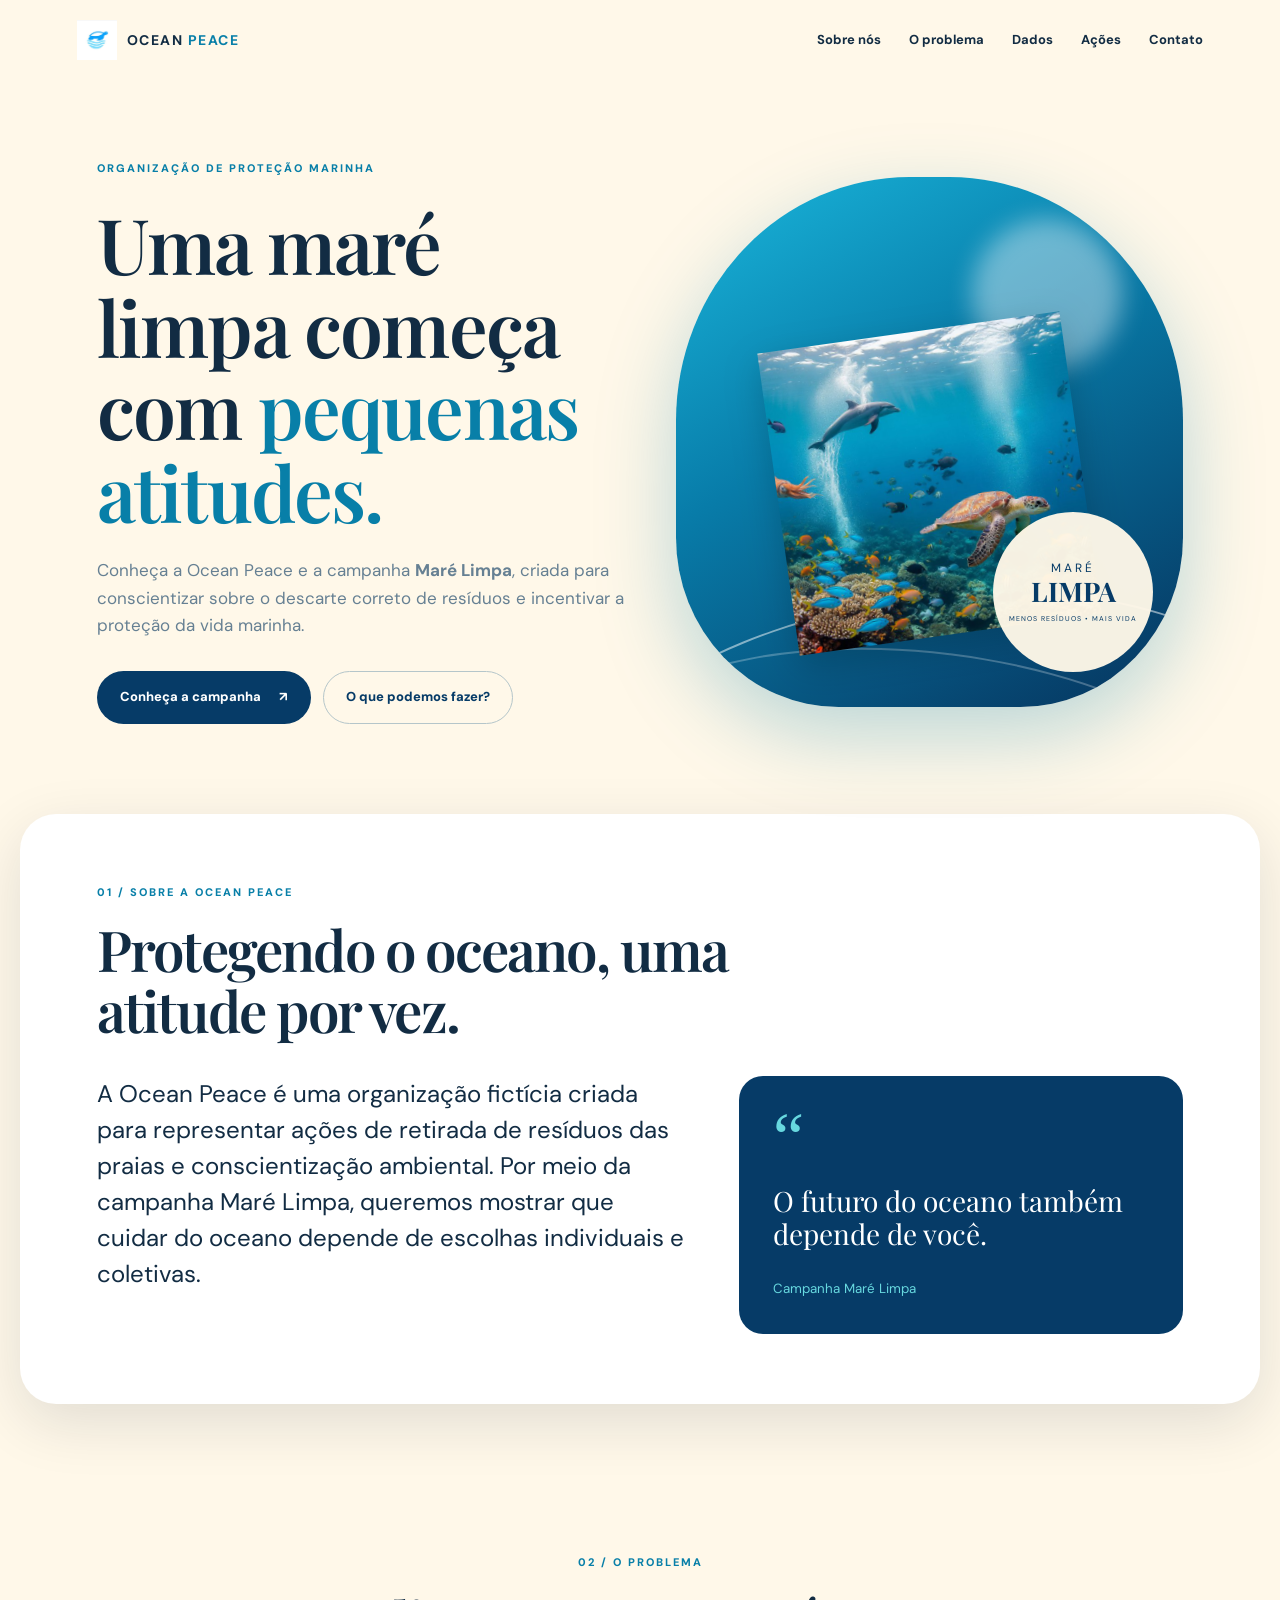
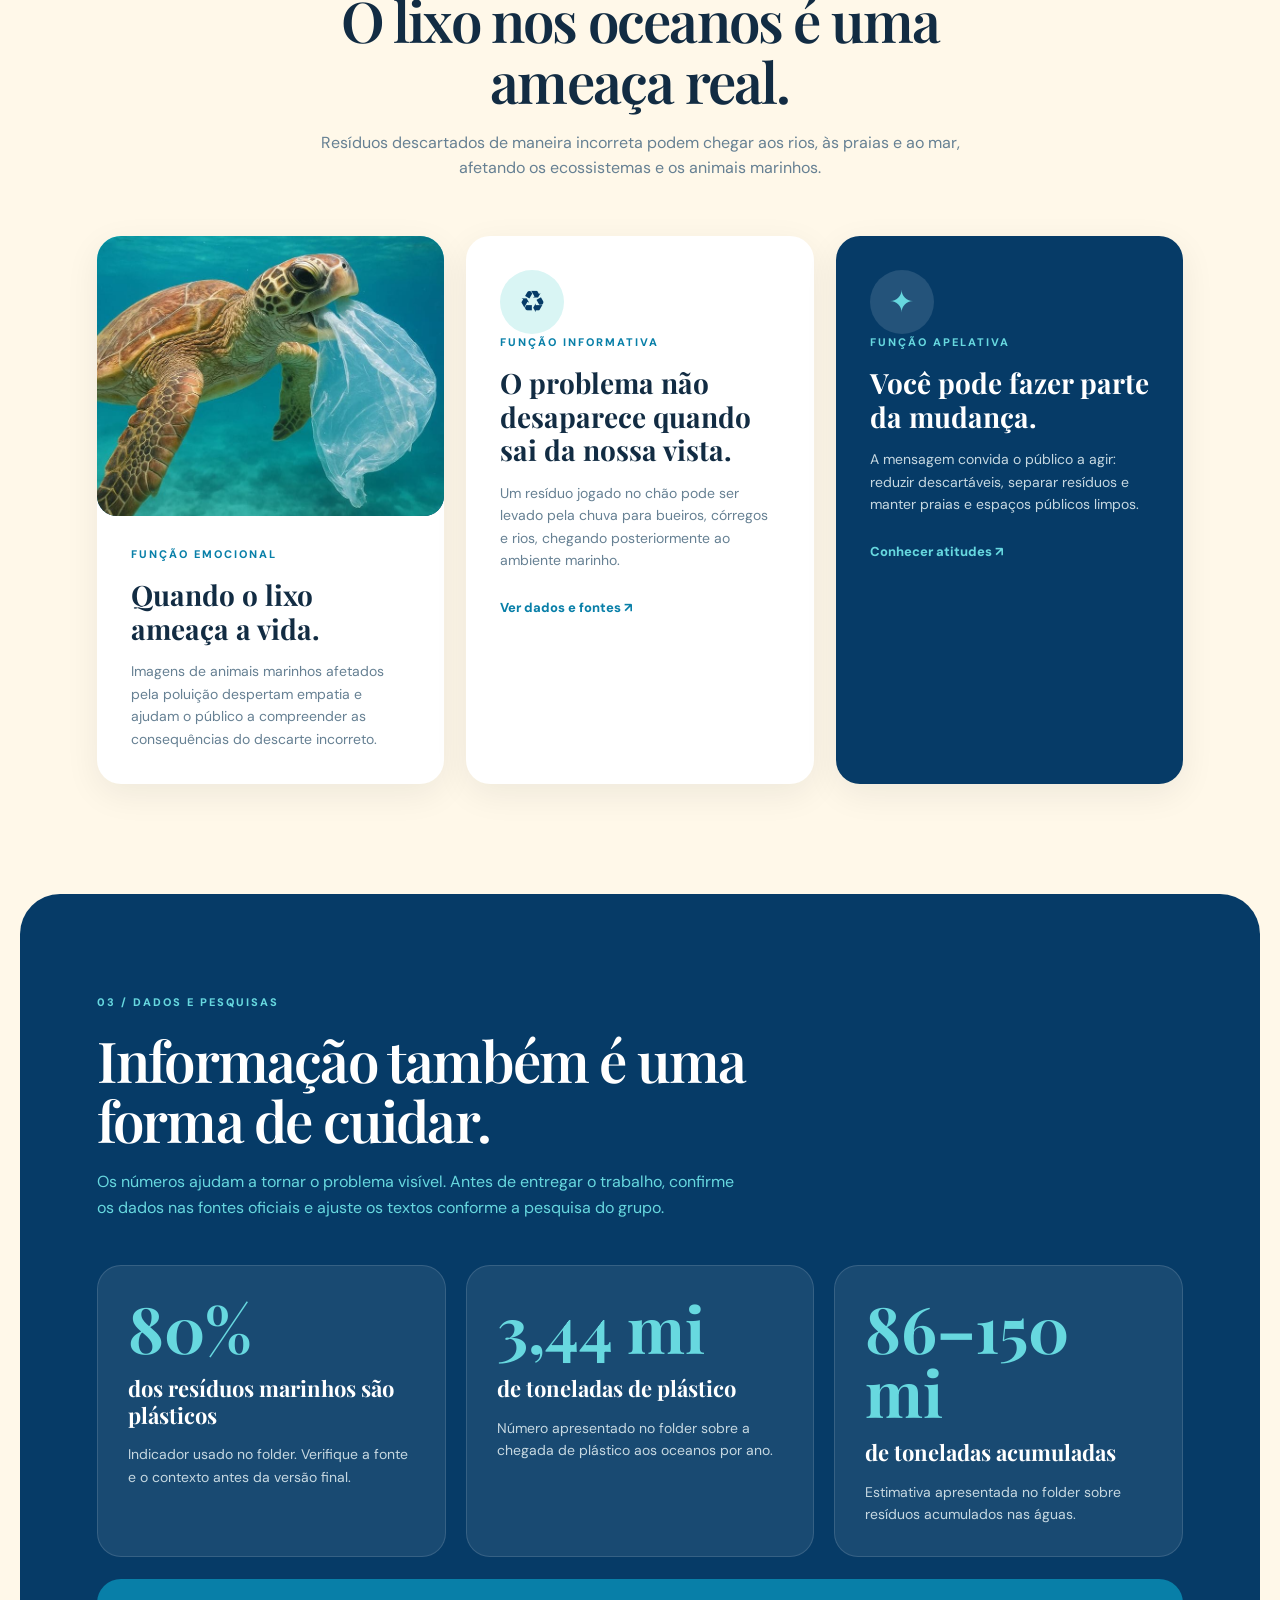
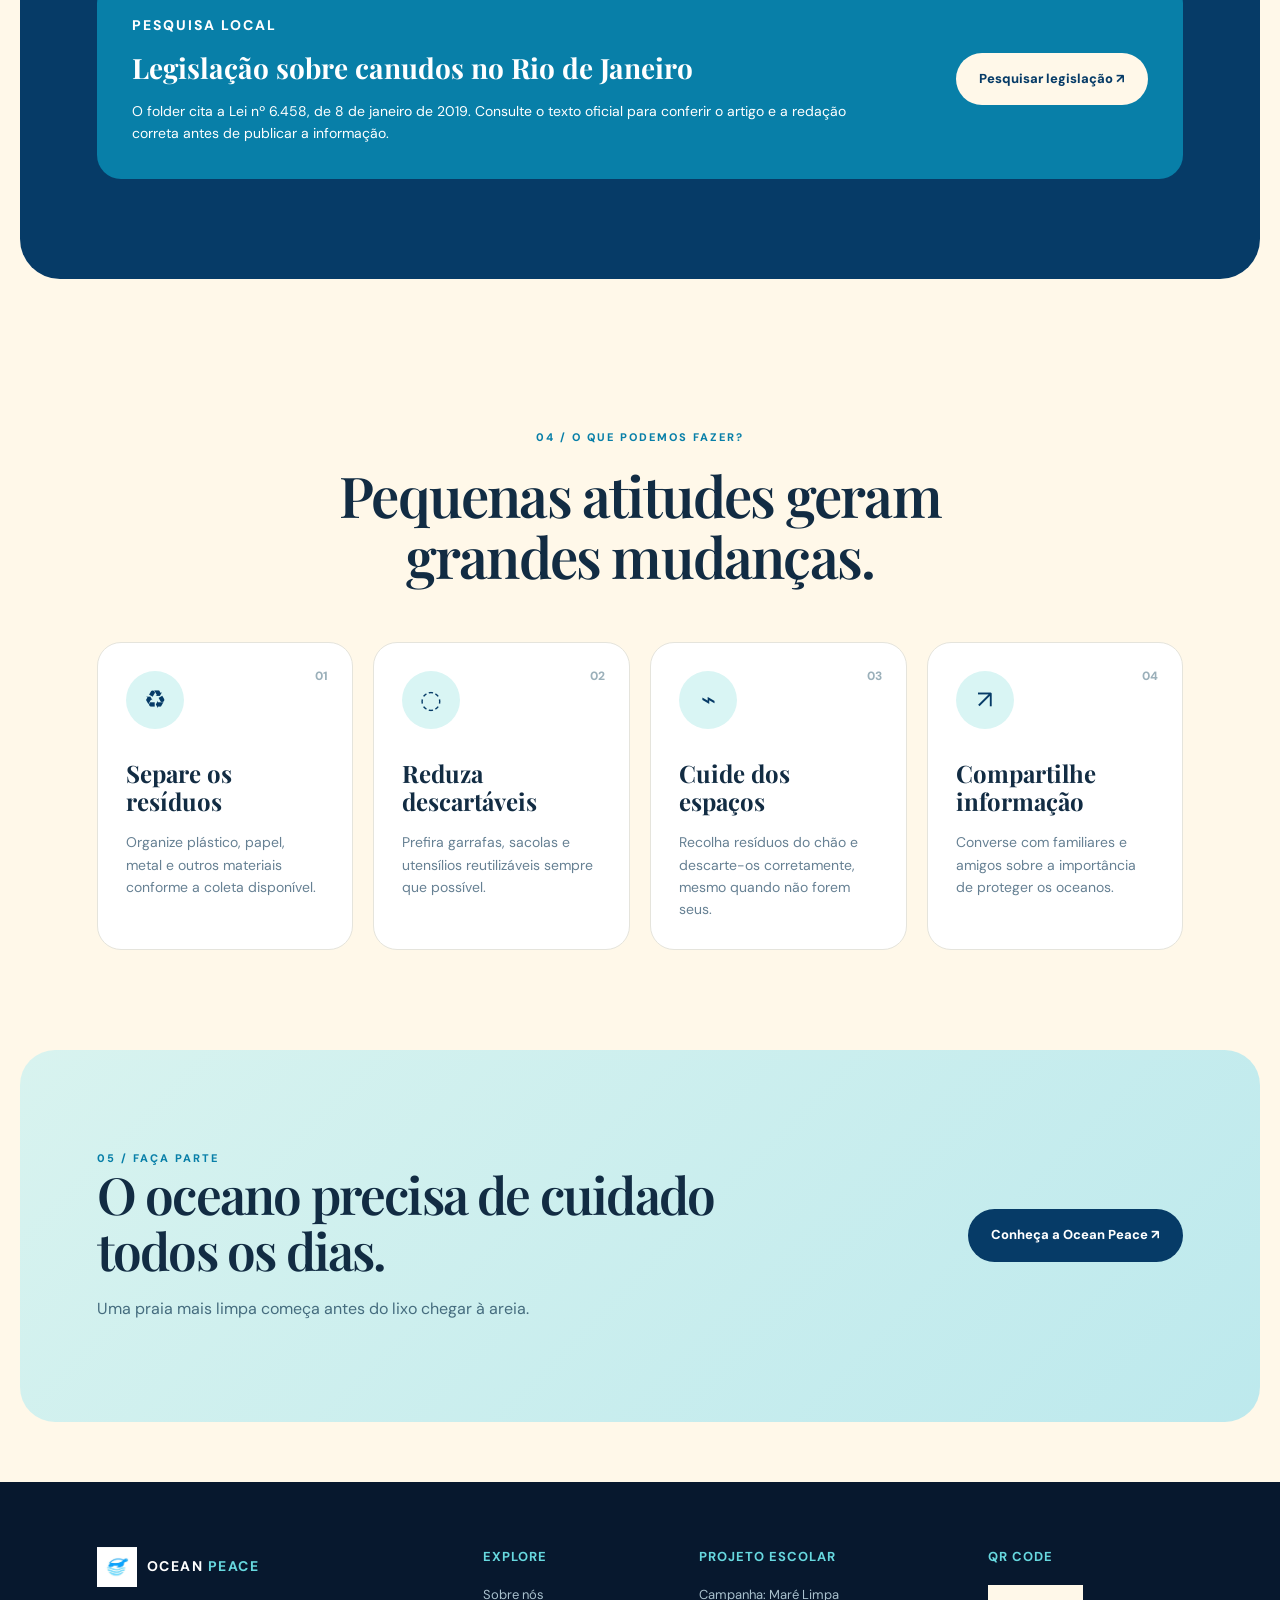
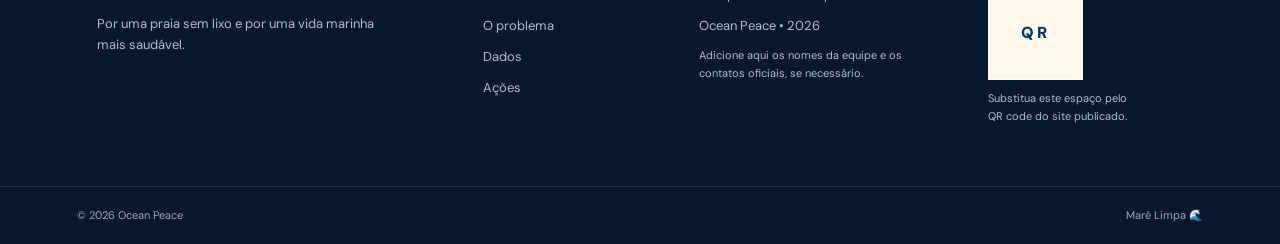
==== index.html @ 3acecda6 "Add files via upload" ====
<!DOCTYPE html>
<html lang="pt-BR">
<head>
  <meta charset="UTF-8">
  <meta name="viewport" content="width=device-width, initial-scale=1.0">
  <meta name="description" content="Ocean Peace — Campanha Maré Limpa para a proteção dos oceanos e da vida marinha.">
  <title>Ocean Peace | Maré Limpa</title>
  <link rel="preconnect" href="https://fonts.googleapis.com">
  <link rel="preconnect" href="https://fonts.gstatic.com" crossorigin>
  <link href="https://fonts.googleapis.com/css2?family=DM+Sans:wght@400;500;600;700&family=Playfair+Display:wght@500;600;700&display=swap" rel="stylesheet">
  <link rel="stylesheet" href="style.css">
</head>
<body>
  <header class="site-header" id="inicio">
    <a class="brand" href="#inicio" aria-label="Ocean Peace - início">
      <img src="assets/logo.png.jpeg" alt="Logo Ocean Peace">
      <span>OCEAN <b>PEACE</b></span>
    </a>

    <button class="menu-toggle" aria-label="Abrir menu" aria-expanded="false">☰</button>

    <nav class="nav" aria-label="Navegação principal">
      <a href="#sobre">Sobre nós</a>
      <a href="#problema">O problema</a>
      <a href="#dados">Dados</a>
      <a href="#acoes">Ações</a>
      <a href="#contato">Contato</a>
    </nav>
  </header>

  <main>
    <section class="hero section-shell">
      <div class="hero-content">
        <p class="eyebrow">ORGANIZAÇÃO DE PROTEÇÃO MARINHA</p>
        <h1>Uma maré limpa começa com <em>pequenas atitudes.</em></h1>
        <p class="hero-text">
          Conheça a Ocean Peace e a campanha <strong>Maré Limpa</strong>, criada para conscientizar
          sobre o descarte correto de resíduos e incentivar a proteção da vida marinha.
        </p>
        <div class="hero-actions">
          <a class="button button-primary" href="#sobre">Conheça a campanha <span>↗</span></a>
          <a class="button button-ghost" href="#acoes">O que podemos fazer?</a>
        </div>
      </div>

      <div class="hero-art" aria-label="Ilustração decorativa do oceano">
        <div class="sun-glow"></div>
        <div class="bubble bubble-one"></div>
        <div class="bubble bubble-two"></div>
        <div class="bubble bubble-three"></div>
        <div class="wave wave-back"></div>
        <div class="wave wave-front"></div>
        <div class="turtle-symbol">
          <img src="assets/animais.png.jpeg" alt="">
        </div>
        <div class="hero-stamp">
          <span>MARÉ</span>
          <strong>LIMPA</strong>
          <small>MENOS RESÍDUOS • MAIS VIDA</small>
        </div>
      </div>
    </section>

    <section class="intro section-shell" id="sobre">
      <div class="section-heading">
        <p class="eyebrow">01 / SOBRE A OCEAN PEACE</p>
        <h2>Protegendo o oceano, uma atitude por vez.</h2>
      </div>
      <div class="intro-grid">
        <p class="large-copy">
          A Ocean Peace é uma organização fictícia criada para representar ações de retirada
          de resíduos das praias e conscientização ambiental. Por meio da campanha Maré Limpa,
          queremos mostrar que cuidar do oceano depende de escolhas individuais e coletivas.
        </p>
        <div class="quote-card">
          <span class="quote-mark">“</span>
          <p>O futuro do oceano também depende de você.</p>
          <small>Campanha Maré Limpa</small>
        </div>
      </div>
    </section>

    <section class="problem section-shell" id="problema">
      <div class="section-heading centered">
        <p class="eyebrow">02 / O PROBLEMA</p>
        <h2>O lixo nos oceanos é uma ameaça real.</h2>
        <p>
          Resíduos descartados de maneira incorreta podem chegar aos rios, às praias e ao mar,
          afetando os ecossistemas e os animais marinhos.
        </p>
      </div>

      <div class="feature-grid">
        <article class="feature-card feature-image">
          <div class="image-placeholder turtle-image" role="img" aria-label="Representação de uma tartaruga no oceano">
            <span>
              <img src="assets/tartaruga.png.jpeg" alt="">
            </span>
          </div>
          <div class="feature-body">
            <p class="card-tag">FUNÇÃO EMOCIONAL</p>
            <h3>Quando o lixo ameaça a vida.</h3>
            <p>
              Imagens de animais marinhos afetados pela poluição despertam empatia e ajudam
              o público a compreender as consequências do descarte incorreto.
            </p>
          </div>
        </article>

        <article class="feature-card">
          <div class="icon-circle">♻</div>
          <p class="card-tag">FUNÇÃO INFORMATIVA</p>
          <h3>O problema não desaparece quando sai da nossa vista.</h3>
          <p>
            Um resíduo jogado no chão pode ser levado pela chuva para bueiros, córregos e rios,
            chegando posteriormente ao ambiente marinho.
          </p>
          <a href="#dados" class="text-link">Ver dados e fontes ↗</a>
        </article>

        <article class="feature-card dark-card">
          <div class="icon-circle light">✦</div>
          <p class="card-tag">FUNÇÃO APELATIVA</p>
          <h3>Você pode fazer parte da mudança.</h3>
          <p>
            A mensagem convida o público a agir: reduzir descartáveis, separar resíduos e
            manter praias e espaços públicos limpos.
          </p>
          <a href="#acoes" class="text-link light-link">Conhecer atitudes ↗</a>
        </article>
      </div>
    </section>

    <section class="stats section-shell" id="dados">
      <div class="section-heading">
        <p class="eyebrow">03 / DADOS E PESQUISAS</p>
        <h2>Informação também é uma forma de cuidar.</h2>
        <p>
          Os números ajudam a tornar o problema visível. Antes de entregar o trabalho,
          confirme os dados nas fontes oficiais e ajuste os textos conforme a pesquisa do grupo.
        </p>
      </div>

      <div class="stats-grid">
        <article class="stat-card">
          <strong>80%</strong>
          <h3>dos resíduos marinhos são plásticos</h3>
          <p>Indicador usado no folder. Verifique a fonte e o contexto antes da versão final.</p>
        </article>
        <article class="stat-card">
          <strong>3,44 mi</strong>
          <h3>de toneladas de plástico</h3>
          <p>Número apresentado no folder sobre a chegada de plástico aos oceanos por ano.</p>
        </article>
        <article class="stat-card">
          <strong>86–150 mi</strong>
          <h3>de toneladas acumuladas</h3>
          <p>Estimativa apresentada no folder sobre resíduos acumulados nas águas.</p>
        </article>
      </div>

      <div class="research-note">
        <div>
          <p class="card-tag">PESQUISA LOCAL</p>
          <h3>Legislação sobre canudos no Rio de Janeiro</h3>
          <p>
            O folder cita a Lei nº 6.458, de 8 de janeiro de 2019. Consulte o texto oficial
            para conferir o artigo e a redação correta antes de publicar a informação.
          </p>
        </div>
        <a class="button button-light" href="https://leismunicipais.com.br/" target="_blank" rel="noopener noreferrer">
          Pesquisar legislação ↗
        </a>
      </div>
    </section>

    <section class="actions section-shell" id="acoes">
      <div class="section-heading centered">
        <p class="eyebrow">04 / O QUE PODEMOS FAZER?</p>
        <h2>Pequenas atitudes geram grandes mudanças.</h2>
      </div>

      <div class="action-grid">
        <article class="action-card">
          <span class="action-number">01</span>
          <div class="action-icon">♻</div>
          <h3>Separe os resíduos</h3>
          <p>Organize plástico, papel, metal e outros materiais conforme a coleta disponível.</p>
        </article>
        <article class="action-card">
          <span class="action-number">02</span>
          <div class="action-icon">◌</div>
          <h3>Reduza descartáveis</h3>
          <p>Prefira garrafas, sacolas e utensílios reutilizáveis sempre que possível.</p>
        </article>
        <article class="action-card">
          <span class="action-number">03</span>
          <div class="action-icon">⌁</div>
          <h3>Cuide dos espaços</h3>
          <p>Recolha resíduos do chão e descarte-os corretamente, mesmo quando não forem seus.</p>
        </article>
        <article class="action-card">
          <span class="action-number">04</span>
          <div class="action-icon">↗</div>
          <h3>Compartilhe informação</h3>
          <p>Converse com familiares e amigos sobre a importância de proteger os oceanos.</p>
        </article>
      </div>
    </section>

    <section class="cta section-shell">
      <div>
        <p class="eyebrow">05 / FAÇA PARTE</p>
        <h2>O oceano precisa de cuidado todos os dias.</h2>
        <p>Uma praia mais limpa começa antes do lixo chegar à areia.</p>
      </div>
      <a class="button button-primary" href="#contato">Conheça a Ocean Peace ↗</a>
    </section>
  </main>

  <footer class="footer" id="contato">
    <div class="footer-inner section-shell">
      <div class="footer-brand">
        <a class="brand" href="#inicio">
          <img src="assets/logo.png.jpeg" alt="Logo Ocean Peace">
          <span>OCEAN <b>PEACE</b></span>
        </a>
        <p>Por uma praia sem lixo e por uma vida marinha mais saudável.</p>
      </div>

      <div class="footer-column">
        <h3>Explore</h3>
        <a href="#sobre">Sobre nós</a>
        <a href="#problema">O problema</a>
        <a href="#dados">Dados</a>
        <a href="#acoes">Ações</a>
      </div>

      <div class="footer-column">
        <h3>Projeto escolar</h3>
        <p>Campanha: Maré Limpa</p>
        <p>Ocean Peace • 2026</p>
        <p class="muted">Adicione aqui os nomes da equipe e os contatos oficiais, se necessário.</p>
      </div>

      <div class="footer-column qr-area">
        <h3>QR Code</h3>
        <div class="qr-placeholder">QR</div>
        <p>Substitua este espaço pelo QR code do site publicado.</p>
      </div>
    </div>
    <div class="footer-bottom">
      <span>© 2026 Ocean Peace</span>
      <span>Maré Limpa 🌊</span>
    </div>
  </footer>

  <script src="script.js"></script>
</body>
</html>
---- style.css ----
* {
  box-sizing: border-box;
  margin: 0;
  padding: 0;
}

:root {
  --navy: #07182e;
  --deep-blue: #063b67;
  --ocean: #087fa8;
  --cyan: #67d8df;
  --cream: #fff8e9;
  --sand: #e9dfca;
  --ink: #122c43;
  --muted: #668093;
  --white: #ffffff;
  --radius: 24px;
  --shadow: 0 18px 60px rgba(7, 24, 46, 0.12);
}

html {
  scroll-behavior: smooth;
}

body {
  background: var(--cream);
  color: var(--ink);
  font-family: "DM Sans", sans-serif;
  line-height: 1.6;
}

a {
  color: inherit;
  text-decoration: none;
}

.site-header {
  align-items: center;
  background: rgba(255, 248, 233, 0.92);
  backdrop-filter: blur(18px);
  display: flex;
  justify-content: space-between;
  padding: 20px 6vw;
  position: sticky;
  top: 0;
  z-index: 10;
}

.brand {
  align-items: center;
  display: inline-flex;
  gap: 10px;
  font-size: 14px;
  font-weight: 700;
  letter-spacing: 1.5px;
}

.brand img {
  height: 40px;
  width: 40px;
}

.brand b {
  color: var(--ocean);
}

.nav {
  display: flex;
  gap: 28px;
  font-size: 13px;
  font-weight: 700;
}

.nav a {
  transition: color 0.2s ease;
}

.nav a:hover {
  color: var(--ocean);
}

.menu-toggle {
  background: none;
  border: 0;
  cursor: pointer;
  display: none;
  font-size: 24px;
}

.section-shell {
  margin: 0 auto;
  max-width: 1240px;
  padding-left: 6vw;
  padding-right: 6vw;
}

.hero {
  align-items: center;
  display: grid;
  gap: 40px;
  grid-template-columns: 1.03fr 0.97fr;
  min-height: 720px;
  padding-bottom: 90px;
  padding-top: 80px;
}

.hero-content {
  position: relative;
  z-index: 1;
}

.eyebrow,
.card-tag {
  color: var(--ocean);
  font-size: 11px;
  font-weight: 800;
  letter-spacing: 2px;
  text-transform: uppercase;
}

.hero h1,
h2 {
  font-family: "Playfair Display", serif;
  font-weight: 600;
  letter-spacing: -1.8px;
  line-height: 1.08;
}

.hero h1 {
  font-size: clamp(48px, 6vw, 82px);
  margin: 24px 0;
  max-width: 680px;
}

.hero h1 em {
  color: var(--ocean);
  font-style: normal;
}

.hero-text {
  color: var(--muted);
  font-size: 17px;
  max-width: 570px;
}

.hero-actions {
  display: flex;
  flex-wrap: wrap;
  gap: 12px;
  margin-top: 32px;
}

.button {
  align-items: center;
  border: 1px solid transparent;
  border-radius: 999px;
  display: inline-flex;
  font-size: 13px;
  font-weight: 800;
  gap: 18px;
  justify-content: center;
  padding: 15px 22px;
  transition: transform 0.2s ease, box-shadow 0.2s ease;
}

.button:hover {
  box-shadow: var(--shadow);
  transform: translateY(-3px);
}

.button-primary {
  background: var(--deep-blue);
  color: var(--white);
}

.button-ghost {
  border-color: #b5c6ca;
  color: var(--deep-blue);
}

.button-light {
  background: var(--cream);
  color: var(--deep-blue);
}

.hero-art {
  background: linear-gradient(150deg, #1ab7dc 0%, #087ca9 42%, #06335d 100%);
  border-radius: 46% 46% 32% 32%;
  box-shadow: 0 28px 80px rgba(8, 127, 168, 0.28);
  min-height: 530px;
  overflow: hidden;
  position: relative;
}

.sun-glow {
  background: rgba(255, 255, 255, 0.4);
  border-radius: 50%;
  filter: blur(12px);
  height: 150px;
  position: absolute;
  right: 12%;
  top: 8%;
  width: 150px;
}

.wave {
  border: 2px solid rgba(255, 255, 255, 0.5);
  border-radius: 50%;
  height: 340px;
  left: -20%;
  position: absolute;
  width: 140%;
}

.wave-back {
  bottom: -230px;
  transform: rotate(-8deg);
}

.wave-front {
  bottom: -285px;
  border-color: rgba(255, 255, 255, 0.25);
  transform: rotate(7deg);
}

.turtle-symbol {
  filter: drop-shadow(0 12px 18px rgba(0, 0, 0, 0.18));
  font-size: 150px;
  left: 20%;
  position: absolute;
  top: 29%;
  width: 60%;
  transform: rotate(-8deg);
}

.turtle-symbol img {
  display: block;
  width: 100%;
  height: 100%;
}

.hero-stamp {
  align-items: center;
  background: rgba(255, 248, 233, 0.96);
  border-radius: 50%;
  bottom: 35px;
  color: var(--deep-blue);
  display: flex;
  flex-direction: column;
  height: 160px;
  justify-content: center;
  position: absolute;
  right: 30px;
  text-align: center;
  width: 160px;
}

.hero-stamp span {
  font-size: 12px;
  letter-spacing: 3px;
}

.hero-stamp strong {
  font-family: "Playfair Display", serif;
  font-size: 27px;
  line-height: 1;
}

.hero-stamp small {
  font-size: 7px;
  letter-spacing: 1px;
  margin-top: 8px;
}

section:not(.hero) {
  padding-bottom: 100px;
  padding-top: 100px;
}

.section-heading {
  max-width: 720px;
}

.section-heading h2 {
  font-size: clamp(38px, 4.4vw, 62px);
  margin: 18px 0;
}

.section-heading > p:not(.eyebrow) {
  color: var(--muted);
  max-width: 650px;
}

.centered {
  margin-left: auto;
  margin-right: auto;
  text-align: center;
}

.centered > p:not(.eyebrow) {
  margin-left: auto;
  margin-right: auto;
}

.intro {
  background: var(--white);
  border-radius: 36px;
  box-shadow: var(--shadow);
  margin-bottom: 50px;
  padding-bottom: 70px !important;
  padding-top: 70px !important;
}

.intro-grid {
  align-items: stretch;
  display: grid;
  gap: 50px;
  grid-template-columns: 1fr 0.75fr;
  margin-top: 35px;
}

.large-copy {
  font-size: 24px;
  line-height: 1.5;
}

.quote-card {
  background: var(--deep-blue);
  border-radius: var(--radius);
  color: var(--white);
  padding: 34px;
}

.quote-mark {
  color: var(--cyan);
  font-family: Georgia, serif;
  font-size: 70px;
  line-height: 0.8;
}

.quote-card p {
  font-family: "Playfair Display", serif;
  font-size: 28px;
  line-height: 1.2;
  margin: 15px 0 24px;
}

.quote-card small {
  color: var(--cyan);
}

.problem {
  padding-bottom: 110px !important;
}

.feature-grid {
  display: grid;
  gap: 22px;
  grid-template-columns: repeat(3, 1fr);
  margin-top: 55px;
}

.feature-card {
  background: var(--white);
  border-radius: var(--radius);
  box-shadow: 0 10px 35px rgba(7, 24, 46, 0.07);
  overflow: hidden;
  padding: 34px;
}

.feature-card h3,
.stat-card h3,
.action-card h3,
.research-note h3 {
  font-family: "Playfair Display", serif;
  font-size: 28px;
  line-height: 1.2;
  margin: 15px 0;
}

.feature-card p:not(.card-tag),
.stat-card p,
.action-card p,
.research-note p {
  color: var(--muted);
  font-size: 14px;
}

.feature-image {
  padding: 0;
}

.image-placeholder {
  width: 100%;
  height: 280px;
  overflow: hidden;
  border-radius: 20px;
}

.image-placeholder img {
  width: 100%;
  height: 100%;
  object-fit: cover;
  display: block;
}

.turtle-image {
  background: linear-gradient(160deg, #8fe7e8, #087fa8 55%, #063b67);
}

.turtle-image span {
  filter: drop-shadow(0 10px 8px rgba(0, 0, 0, 0.18));
  font-size: 105px;
  transform: rotate(-10deg);
}

.feature-body {
  padding: 30px 34px 34px;
}

.icon-circle,
.action-icon {
  align-items: center;
  background: #d9f5f4;
  border-radius: 50%;
  color: var(--deep-blue);
  display: flex;
  font-size: 30px;
  height: 64px;
  justify-content: center;
  width: 64px;
}

.dark-card {
  background: var(--deep-blue);
  color: var(--white);
}

.dark-card .card-tag {
  color: var(--cyan);
}

.dark-card p:not(.card-tag) {
  color: #c6d8e1;
}

.icon-circle.light {
  background: rgba(255, 255, 255, 0.12);
  color: var(--cyan);
}

.text-link {
  color: var(--ocean);
  display: inline-block;
  font-size: 13px;
  font-weight: 800;
  margin-top: 26px;
}

.light-link {
  color: var(--cyan);
}

.stats {
  background: var(--deep-blue);
  border-radius: 40px;
  color: var(--white);
  margin-bottom: 50px;
}

.stats .eyebrow,
.stats .section-heading > p:not(.eyebrow) {
  color: var(--cyan);
}

.stats-grid {
  display: grid;
  gap: 20px;
  grid-template-columns: repeat(3, 1fr);
  margin-top: 45px;
}

.stat-card {
  background: rgba(255, 255, 255, 0.08);
  border: 1px solid rgba(255, 255, 255, 0.13);
  border-radius: var(--radius);
  padding: 30px;
}

.stat-card strong {
  color: var(--cyan);
  display: block;
  font-family: "Playfair Display", serif;
  font-size: clamp(42px, 5vw, 68px);
  line-height: 1;
}

.stat-card h3 {
  font-size: 22px;
}

.stat-card p {
  color: #c6d8e1;
}

.research-note {
  align-items: center;
  background: var(--ocean);
  border-radius: var(--radius);
  display: flex;
  gap: 30px;
  justify-content: space-between;
  margin-top: 22px;
  padding: 35px;
}

.research-note .card-tag,
.research-note p,
.research-note h3 {
  color: var(--white);
}

.research-note > div {
  max-width: 720px;
}

.action-grid {
  display: grid;
  gap: 20px;
  grid-template-columns: repeat(4, 1fr);
  margin-top: 55px;
}

.action-card {
  background: var(--white);
  border: 1px solid #e5e4dc;
  border-radius: var(--radius);
  padding: 28px;
  position: relative;
}

.action-number {
  color: #9bb0ba;
  font-size: 12px;
  font-weight: 800;
  position: absolute;
  right: 24px;
  top: 24px;
}

.action-icon {
  font-size: 25px;
  height: 58px;
  margin-bottom: 30px;
  width: 58px;
}

.action-card h3 {
  font-size: 24px;
}

.cta {
  align-items: center;
  background: linear-gradient(135deg, #d8f3ef, #bde9ed);
  border-radius: 35px;
  display: flex;
  gap: 35px;
  justify-content: space-between;
  margin-bottom: 60px;
}

.cta h2 {
  font-size: clamp(35px, 4vw, 56px);
  max-width: 700px;
}

.cta p:not(.eyebrow) {
  color: #456c7e;
  margin-top: 18px;
}

.footer {
  background: var(--navy);
  color: var(--white);
  padding-top: 65px;
}

.footer-inner {
  display: grid;
  gap: 45px;
  grid-template-columns: 1.4fr 0.7fr 1fr 0.8fr;
  padding-bottom: 60px;
}

.footer .brand {
  color: var(--white);
}

.footer .brand b {
  color: var(--cyan);
}

.footer-brand p,
.footer-column p,
.footer-column a {
  color: #a9c1ce;
  font-size: 13px;
}

.footer-brand p {
  margin-top: 20px;
  max-width: 280px;
}

.footer-column {
  display: flex;
  flex-direction: column;
  gap: 10px;
}

.footer-column h3 {
  color: var(--cyan);
  font-size: 13px;
  letter-spacing: 1px;
  margin-bottom: 8px;
  text-transform: uppercase;
}

.muted {
  font-size: 11px !important;
}

.qr-placeholder {
  align-items: center;
  background: var(--cream);
  color: var(--deep-blue);
  display: flex;
  font-weight: 900;
  height: 95px;
  justify-content: center;
  letter-spacing: 3px;
  width: 95px;
}

.qr-area p {
  font-size: 11px;
  max-width: 150px;
}

.footer-bottom {
  border-top: 1px solid rgba(255, 255, 255, 0.12);
  color: #91adbc;
  display: flex;
  font-size: 11px;
  justify-content: space-between;
  padding: 20px 6vw;
}

@media (max-width: 900px) {
  .hero {
    grid-template-columns: 1fr;
    padding-top: 55px;
  }

  .hero-art {
    min-height: 430px;
  }

  .feature-grid,
  .stats-grid {
    grid-template-columns: 1fr;
  }

  .action-grid {
    grid-template-columns: repeat(2, 1fr);
  }

  .footer-inner {
    grid-template-columns: repeat(2, 1fr);
  }
}

@media (max-width: 640px) {
  .site-header {
    padding: 15px 6vw;
  }

  .menu-toggle {
    display: block;
  }

  .nav {
    background: var(--cream);
    border-radius: 0 0 20px 20px;
    display: none;
    flex-direction: column;
    gap: 18px;
    left: 0;
    padding: 25px 6vw;
    position: absolute;
    right: 0;
    top: 70px;
  }

  .nav.open {
    display: flex;
  }

  .hero {
    min-height: auto;
    padding-bottom: 55px;
    padding-top: 55px;
  }

  .hero h1 {
    font-size: 48px;
  }

  .hero-art {
    min-height: 360px;
  }

  .turtle-symbol {
    font-size: 105px;
    left: 25%;
    top: 29%;
  }

  .hero-stamp {
    bottom: 20px;
    height: 125px;
    right: 20px;
    width: 125px;
  }

  .hero-stamp strong {
    font-size: 21px;
  }

  section:not(.hero) {
    padding-bottom: 65px;
    padding-top: 65px;
  }

  .intro-grid,
  .action-grid {
    grid-template-columns: 1fr;
  }

  .intro {
    padding-bottom: 40px !important;
    padding-top: 40px !important;
  }

  .large-copy {
    font-size: 20px;
  }

  .feature-card {
    padding: 25px;
  }

  .feature-image {
    padding: 0;
  }

  .feature-body {
    padding: 25px;
  }

  .research-note,
  .cta {
    align-items: flex-start;
    flex-direction: column;
  }

  .footer-inner {
    grid-template-columns: 1fr;
  }

  .footer-bottom {
    gap: 10px;
    flex-direction: column;
  }
}
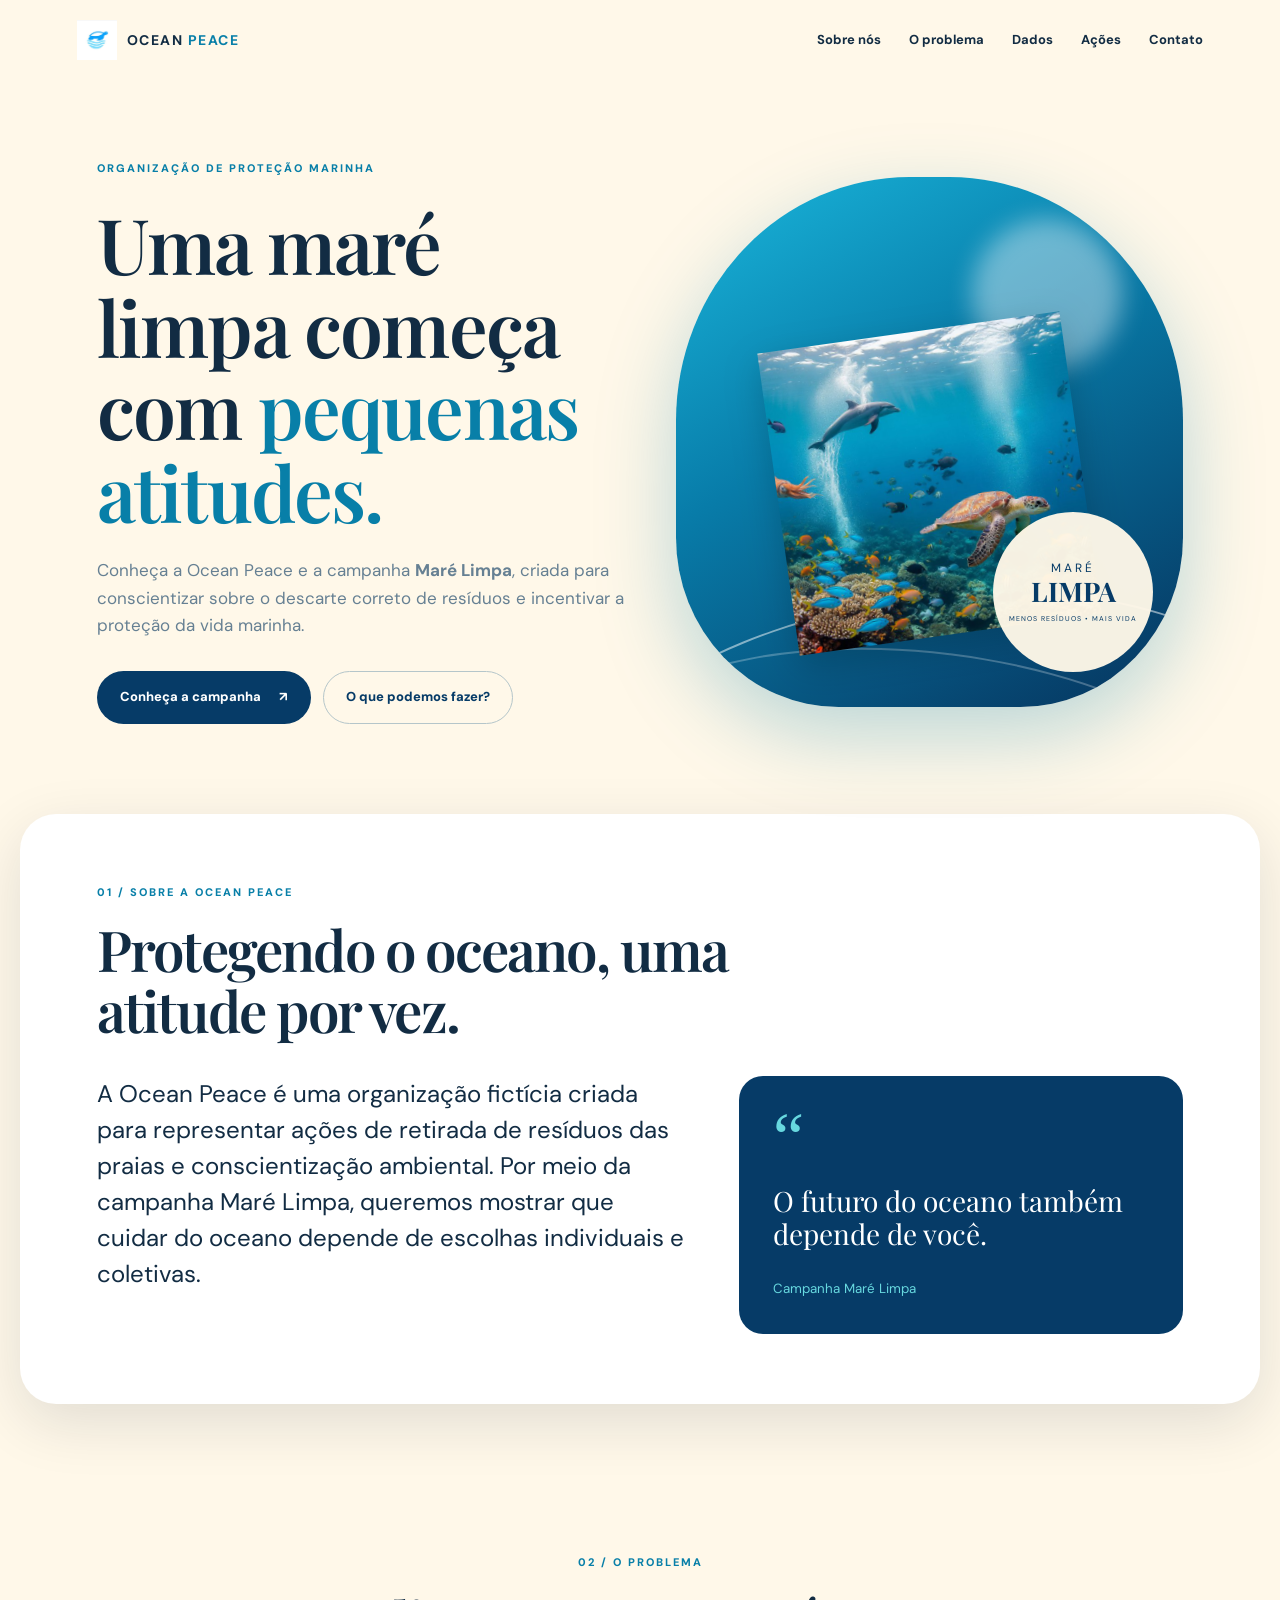
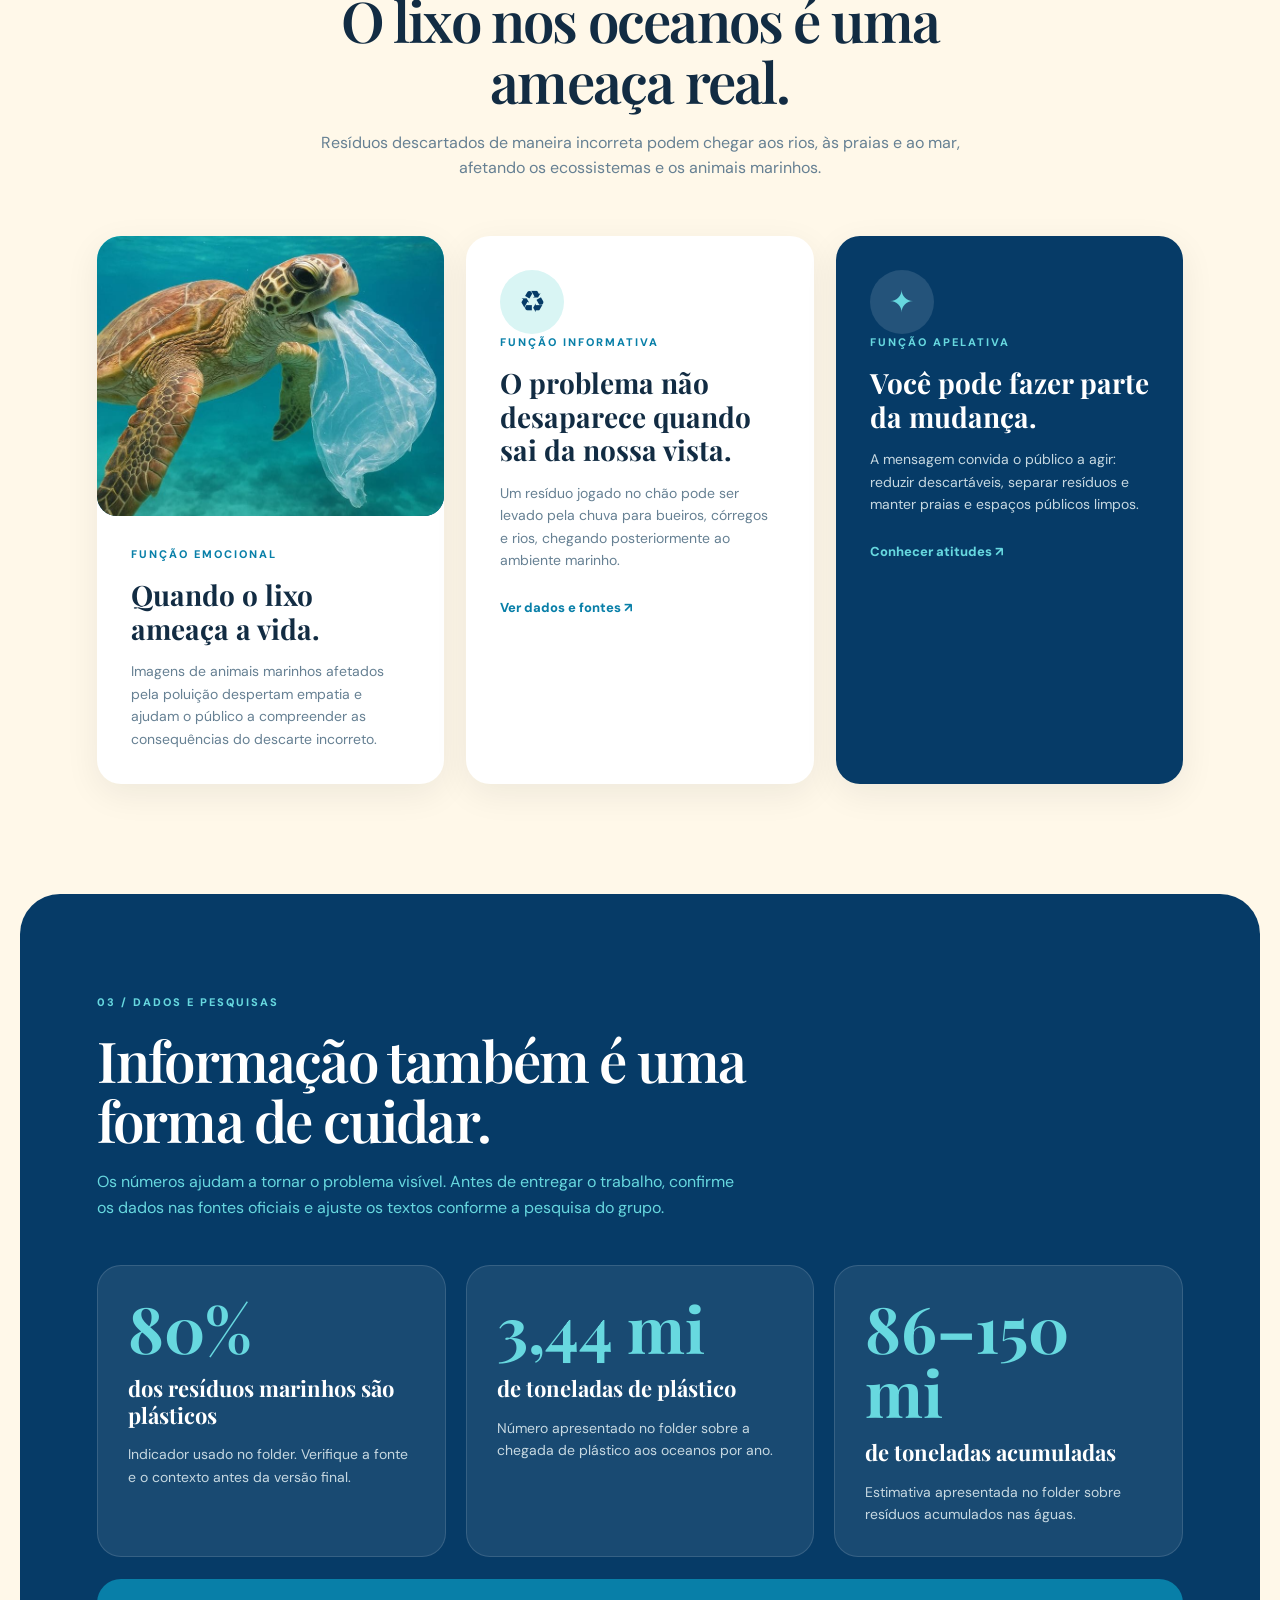
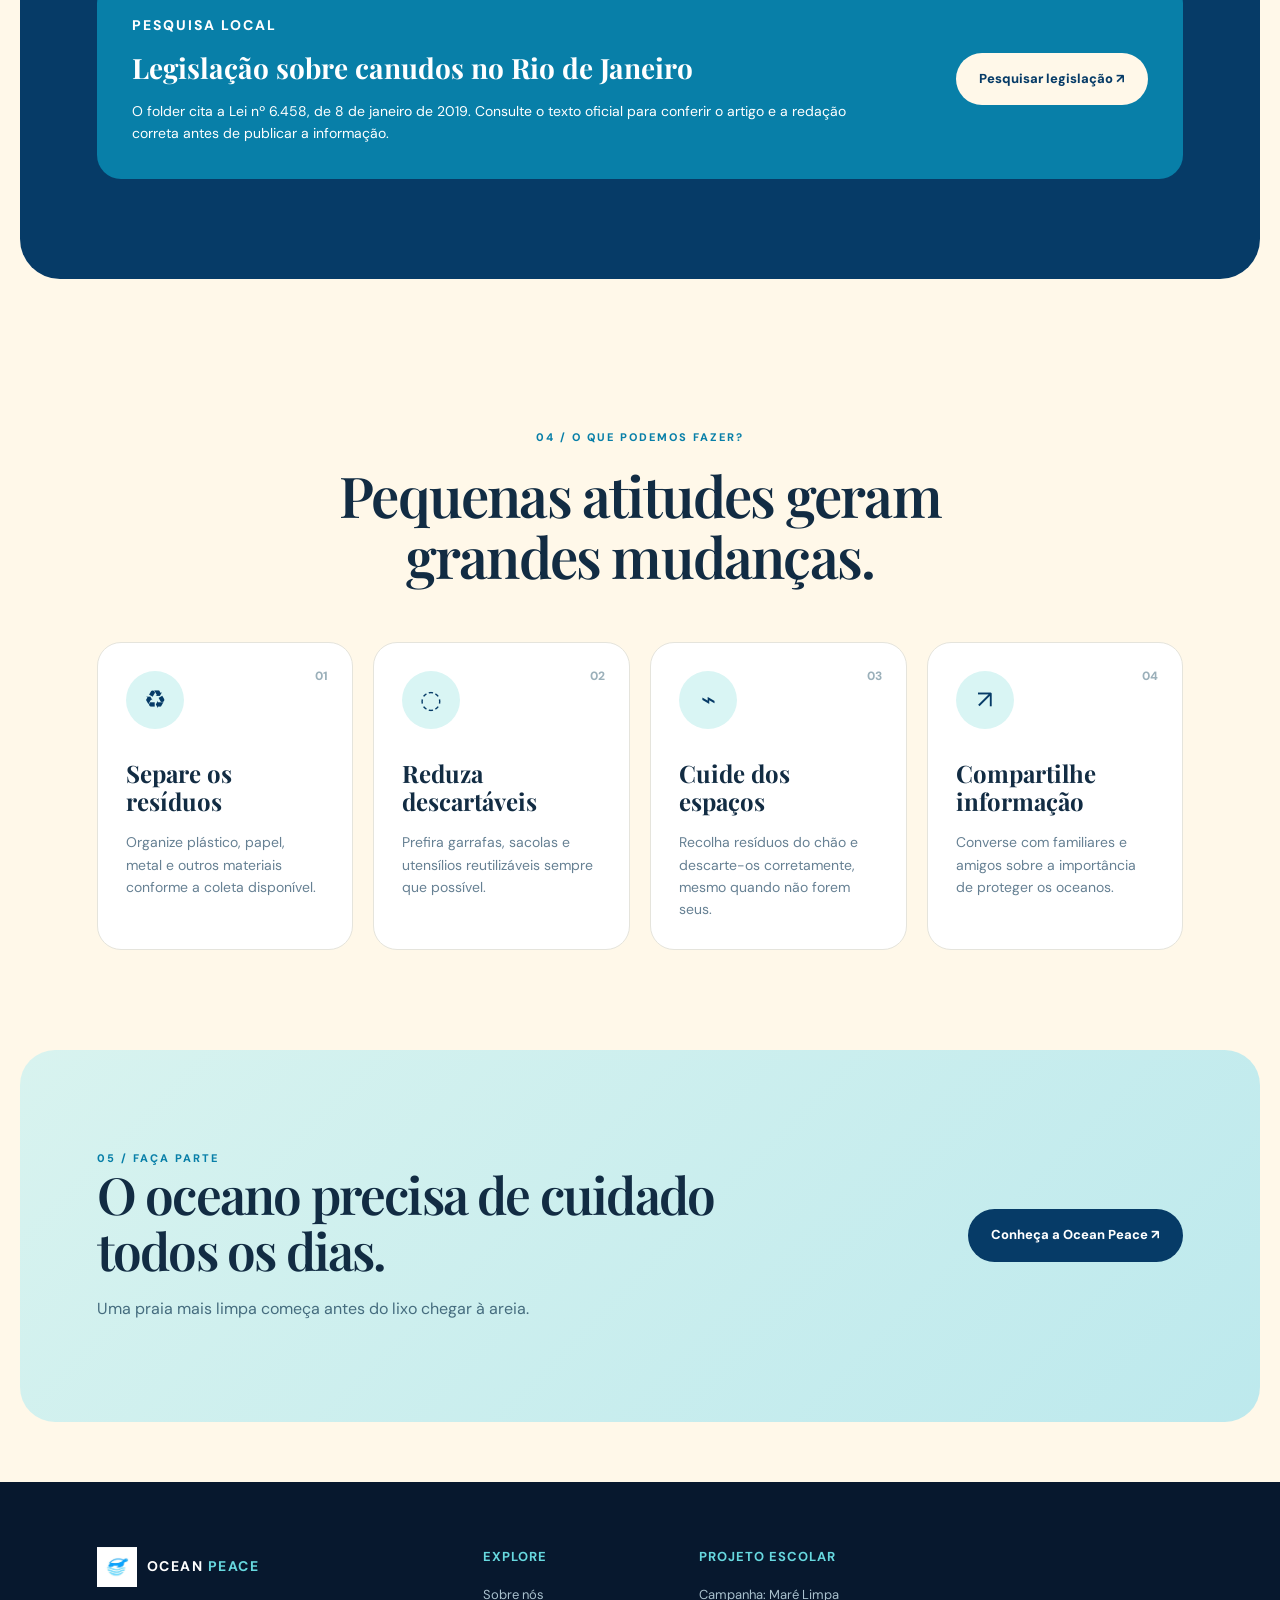
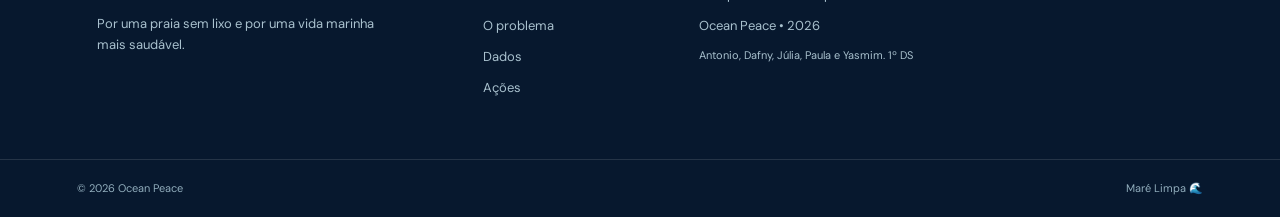
==== commit dfec46a8: "Modify footer content and remove QR code area Updated footer with team names and removed QR code sec" ====
--- a/index.html
+++ b/index.html
@@ -240,13 +240,7 @@
         <h3>Projeto escolar</h3>
         <p>Campanha: Maré Limpa</p>
         <p>Ocean Peace • 2026</p>
-        <p class="muted">Adicione aqui os nomes da equipe e os contatos oficiais, se necessário.</p>
-      </div>
-
-      <div class="footer-column qr-area">
-        <h3>QR Code</h3>
-        <div class="qr-placeholder">QR</div>
-        <p>Substitua este espaço pelo QR code do site publicado.</p>
+        <p class="muted">Antonio, Dafny, Júlia, Paula e Yasmim. 1º DS</p>
       </div>
     </div>
     <div class="footer-bottom">
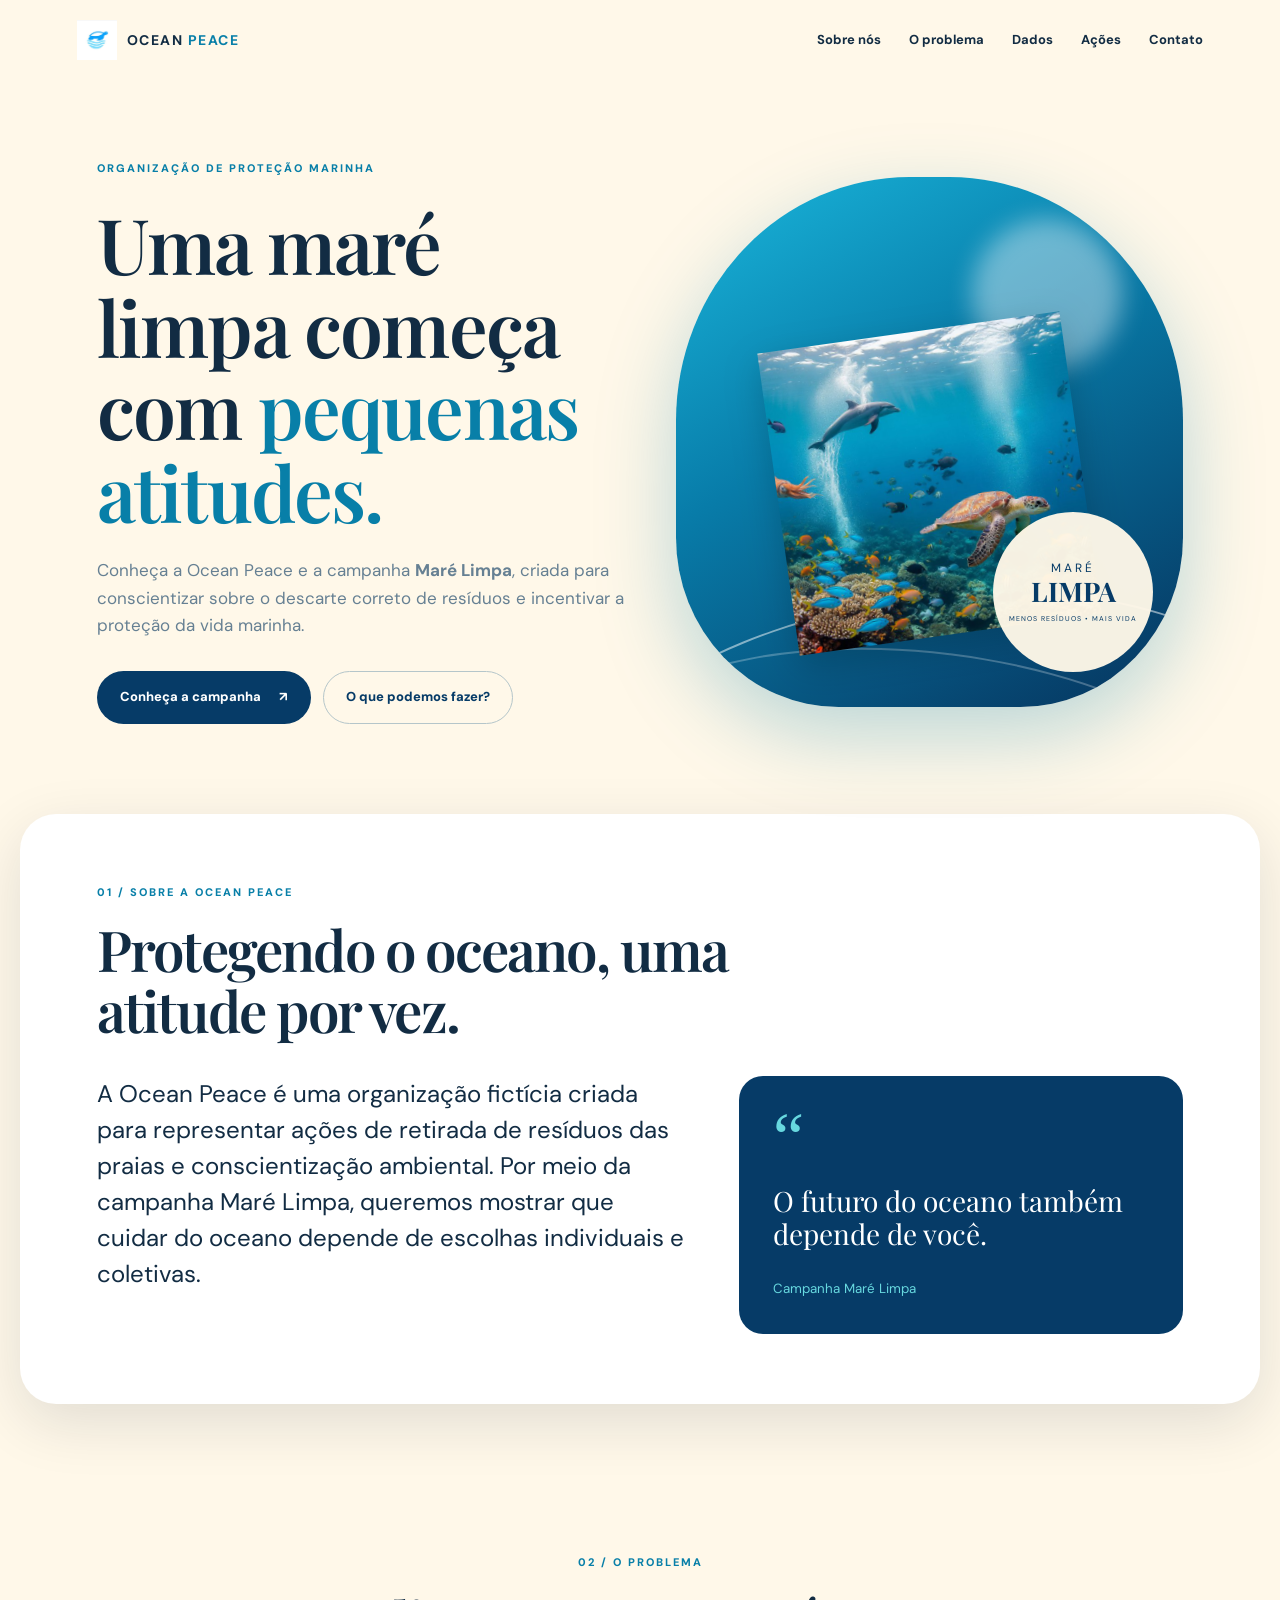
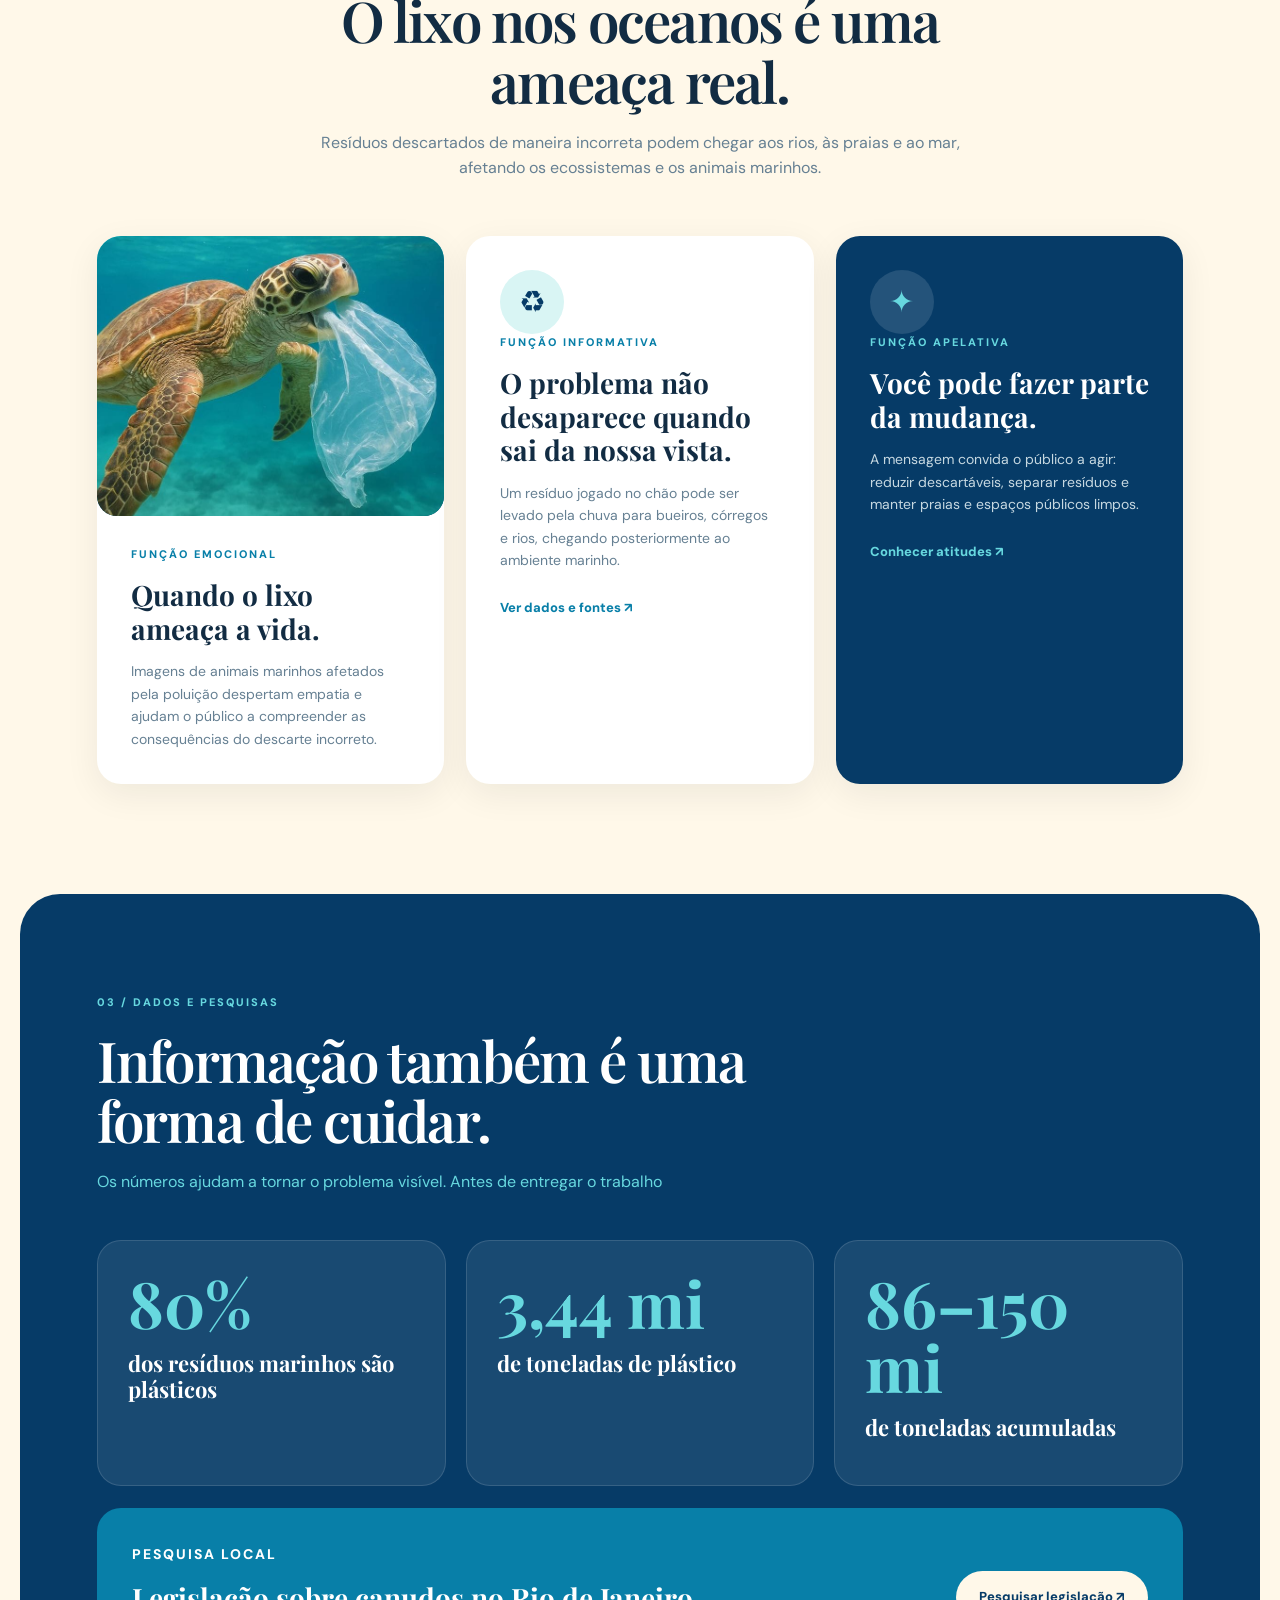
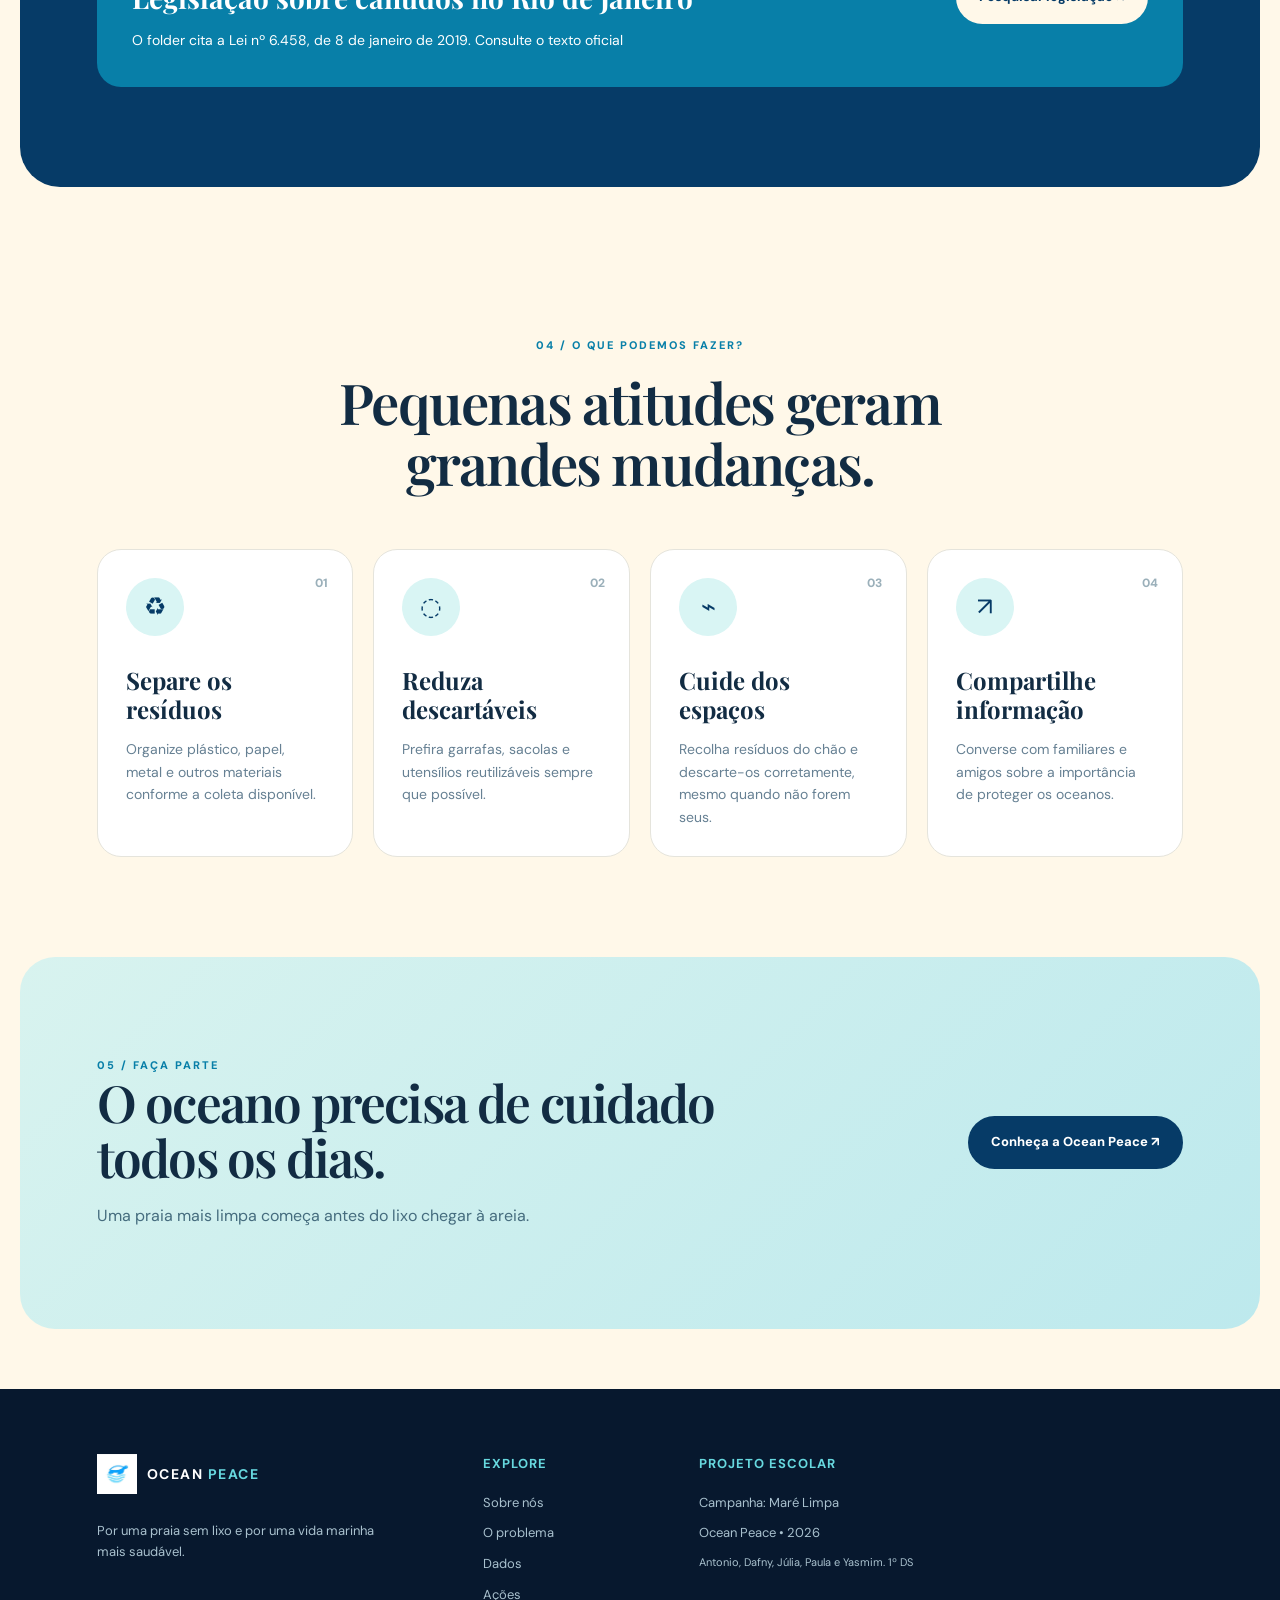
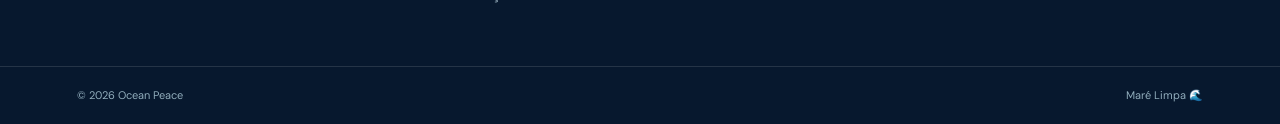
==== commit 0c1b52db: "Atualizar o index.html" ====
--- a/index.html
+++ b/index.html
@@ -136,8 +136,7 @@
         <p class="eyebrow">03 / DADOS E PESQUISAS</p>
         <h2>Informação também é uma forma de cuidar.</h2>
         <p>
-          Os números ajudam a tornar o problema visível. Antes de entregar o trabalho,
-          confirme os dados nas fontes oficiais e ajuste os textos conforme a pesquisa do grupo.
+          Os números ajudam a tornar o problema visível. Antes de entregar o trabalho
         </p>
       </div>
 
@@ -145,17 +144,14 @@
         <article class="stat-card">
           <strong>80%</strong>
           <h3>dos resíduos marinhos são plásticos</h3>
-          <p>Indicador usado no folder. Verifique a fonte e o contexto antes da versão final.</p>
         </article>
         <article class="stat-card">
           <strong>3,44 mi</strong>
           <h3>de toneladas de plástico</h3>
-          <p>Número apresentado no folder sobre a chegada de plástico aos oceanos por ano.</p>
         </article>
         <article class="stat-card">
           <strong>86–150 mi</strong>
           <h3>de toneladas acumuladas</h3>
-          <p>Estimativa apresentada no folder sobre resíduos acumulados nas águas.</p>
         </article>
       </div>
 
@@ -165,7 +161,6 @@
           <h3>Legislação sobre canudos no Rio de Janeiro</h3>
           <p>
             O folder cita a Lei nº 6.458, de 8 de janeiro de 2019. Consulte o texto oficial
-            para conferir o artigo e a redação correta antes de publicar a informação.
           </p>
         </div>
         <a class="button button-light" href="https://leismunicipais.com.br/" target="_blank" rel="noopener noreferrer">
--- a/style.css
+++ b/style.css
@@ -629,24 +629,6 @@
 .muted {
   font-size: 11px !important;
 }
-
-.qr-placeholder {
-  align-items: center;
-  background: var(--cream);
-  color: var(--deep-blue);
-  display: flex;
-  font-weight: 900;
-  height: 95px;
-  justify-content: center;
-  letter-spacing: 3px;
-  width: 95px;
-}
-
-.qr-area p {
-  font-size: 11px;
-  max-width: 150px;
-}
-
 .footer-bottom {
   border-top: 1px solid rgba(255, 255, 255, 0.12);
   color: #91adbc;
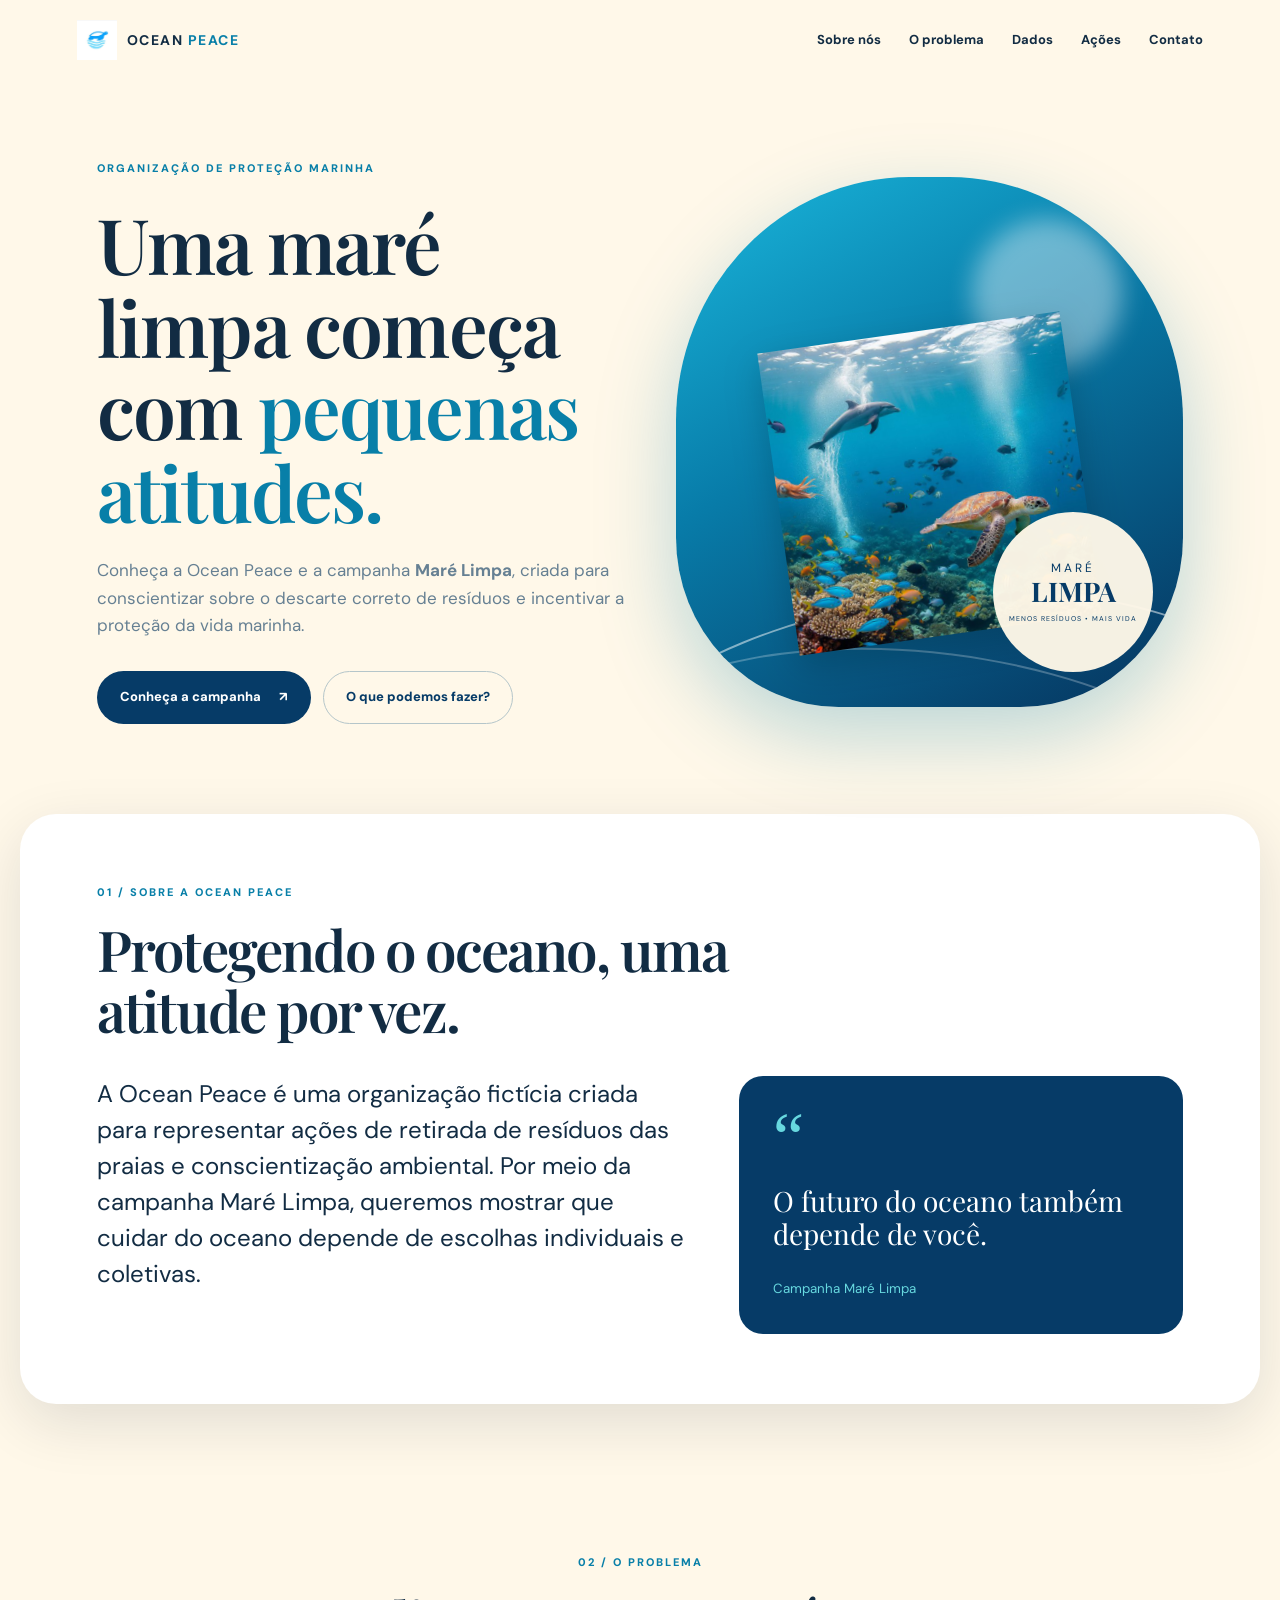
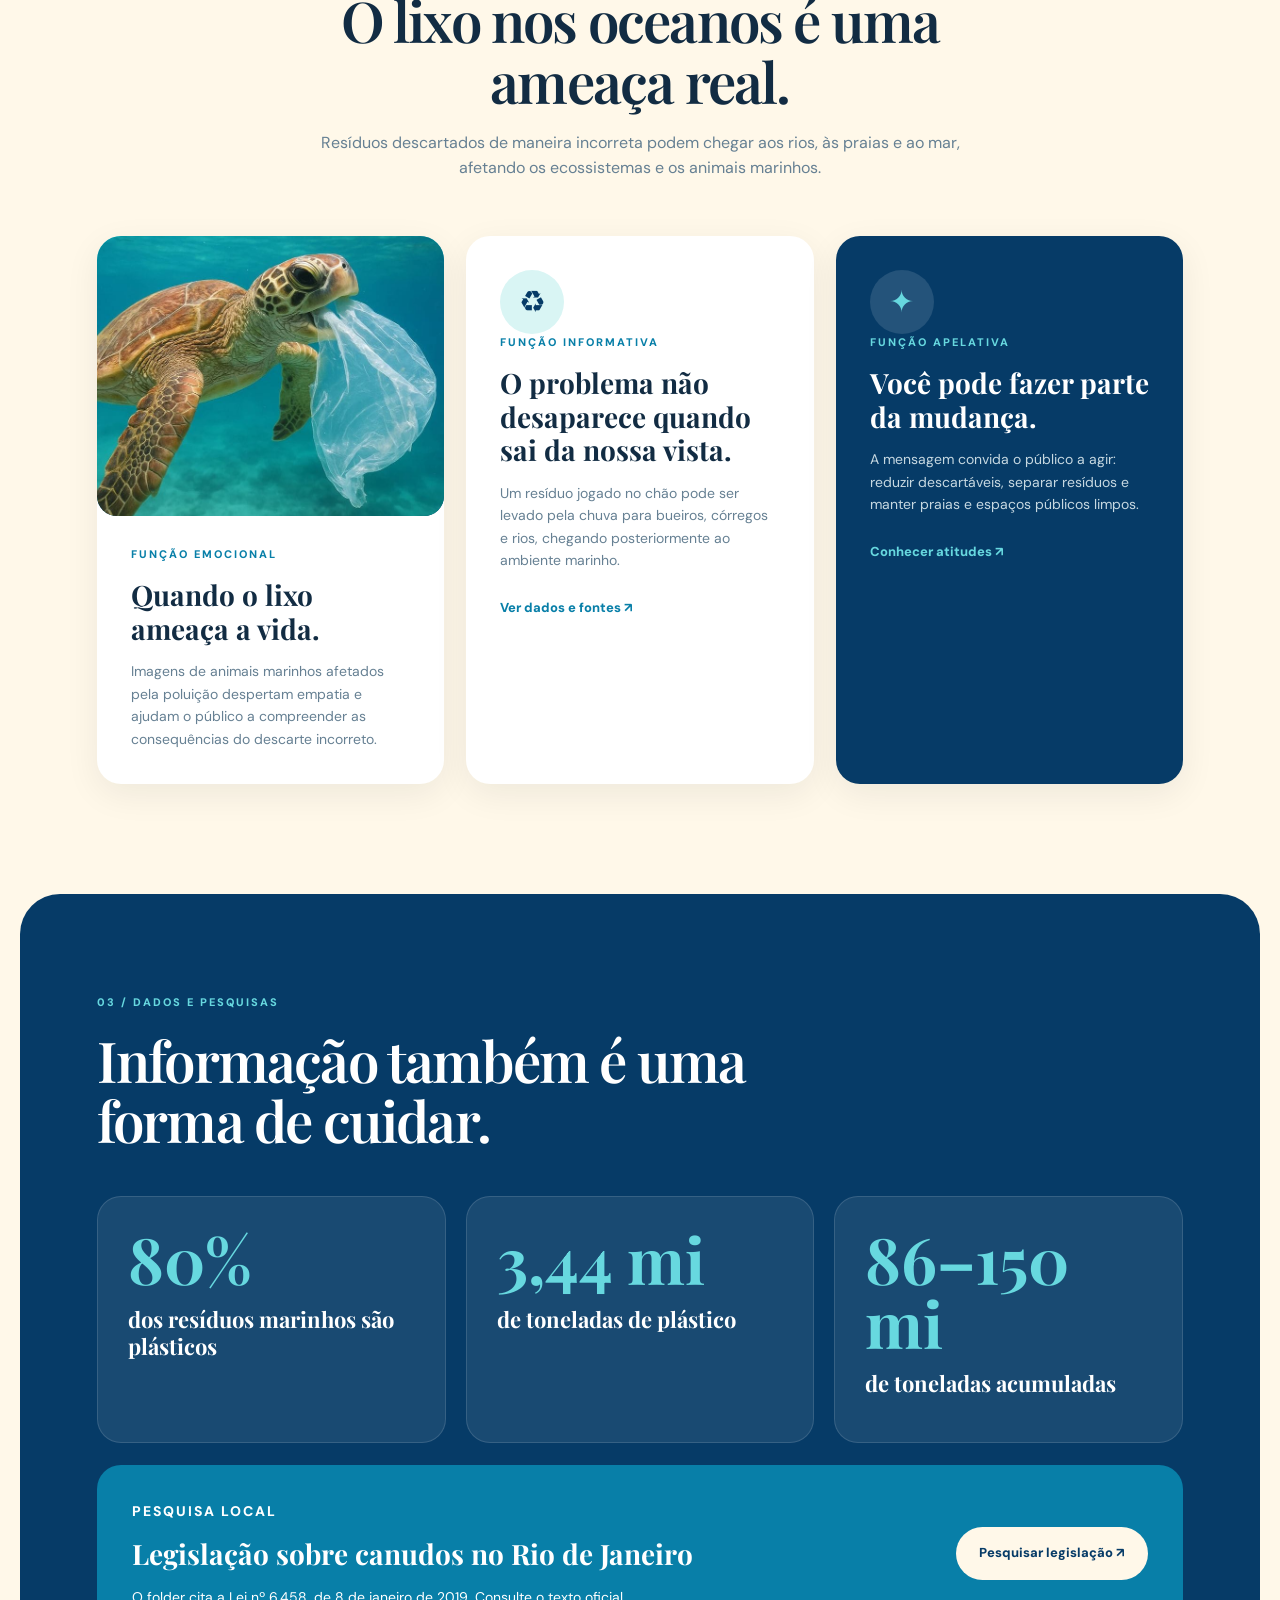
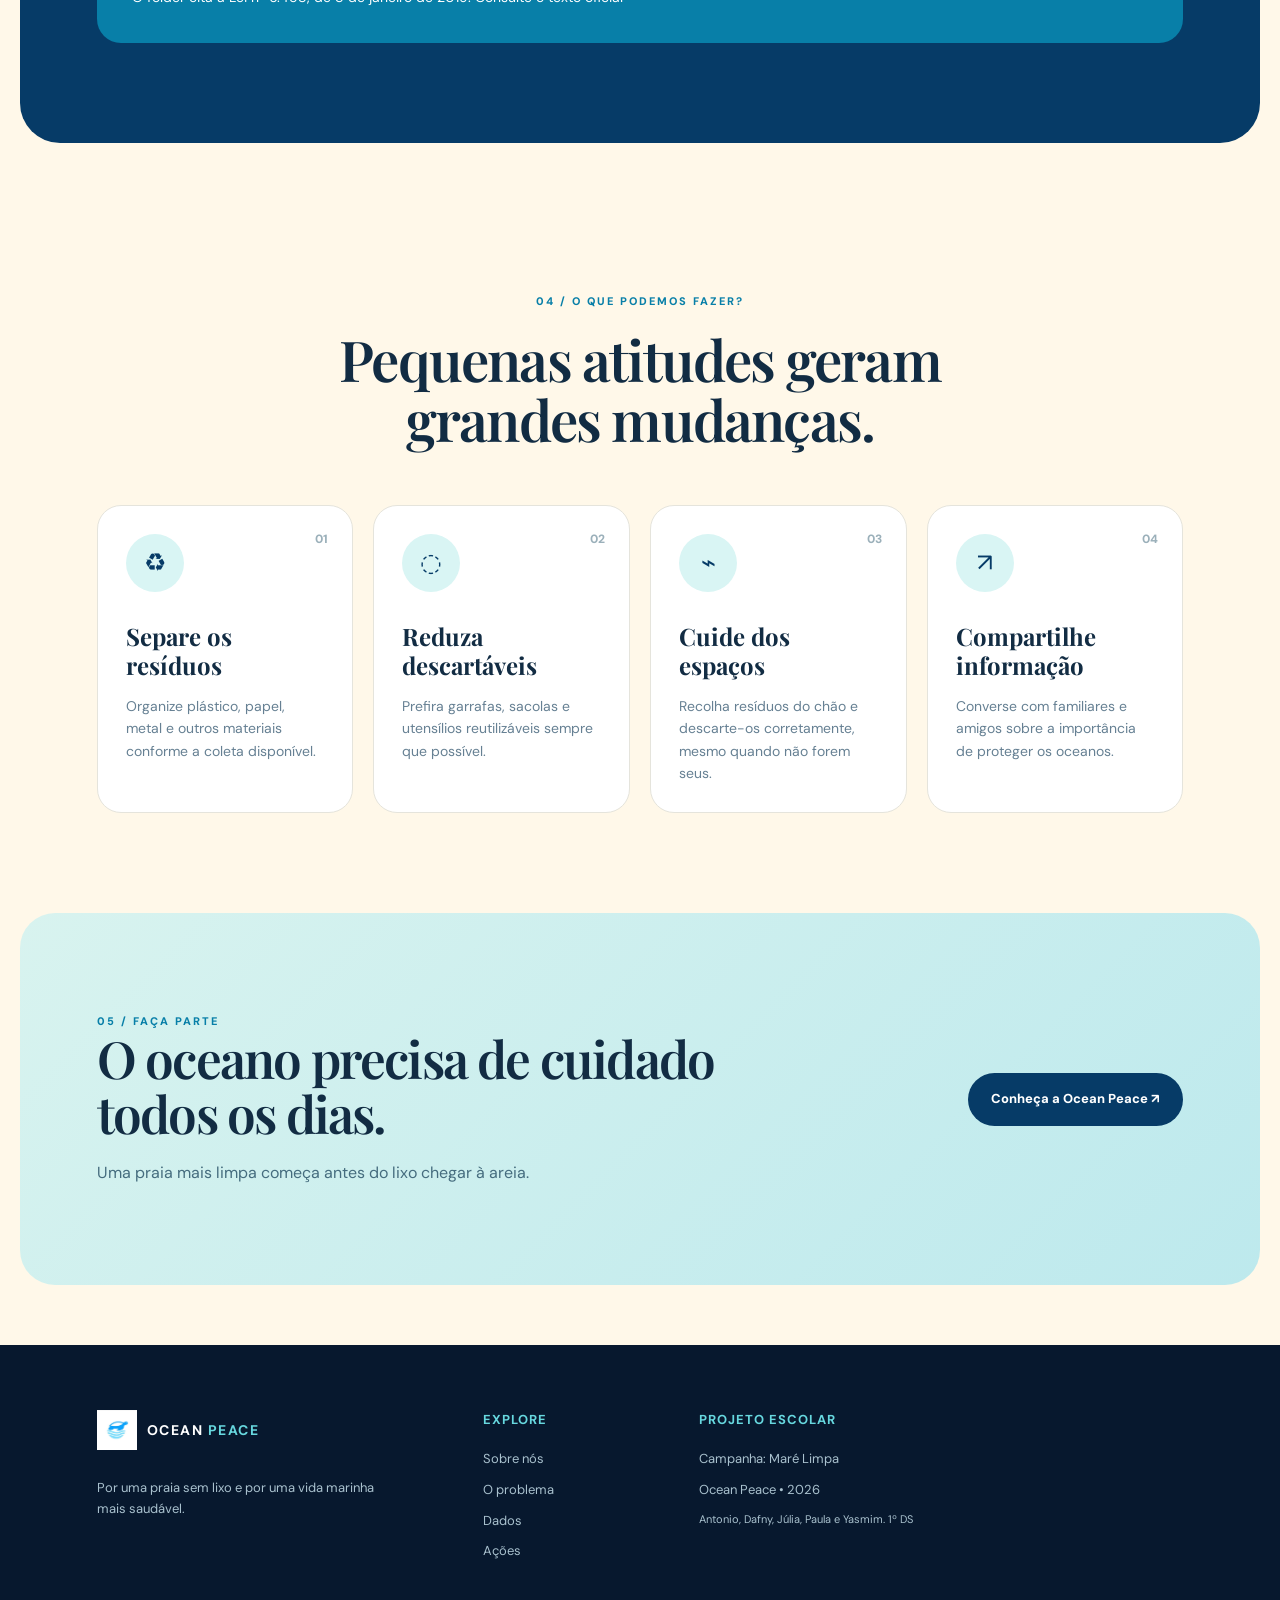
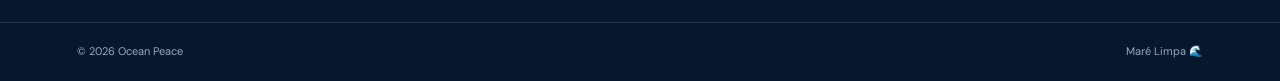
==== commit 9004af5a: "Atualizar o index.html" ====
--- a/index.html
+++ b/index.html
@@ -135,9 +135,6 @@
       <div class="section-heading">
         <p class="eyebrow">03 / DADOS E PESQUISAS</p>
         <h2>Informação também é uma forma de cuidar.</h2>
-        <p>
-          Os números ajudam a tornar o problema visível. Antes de entregar o trabalho
-        </p>
       </div>
 
       <div class="stats-grid">
